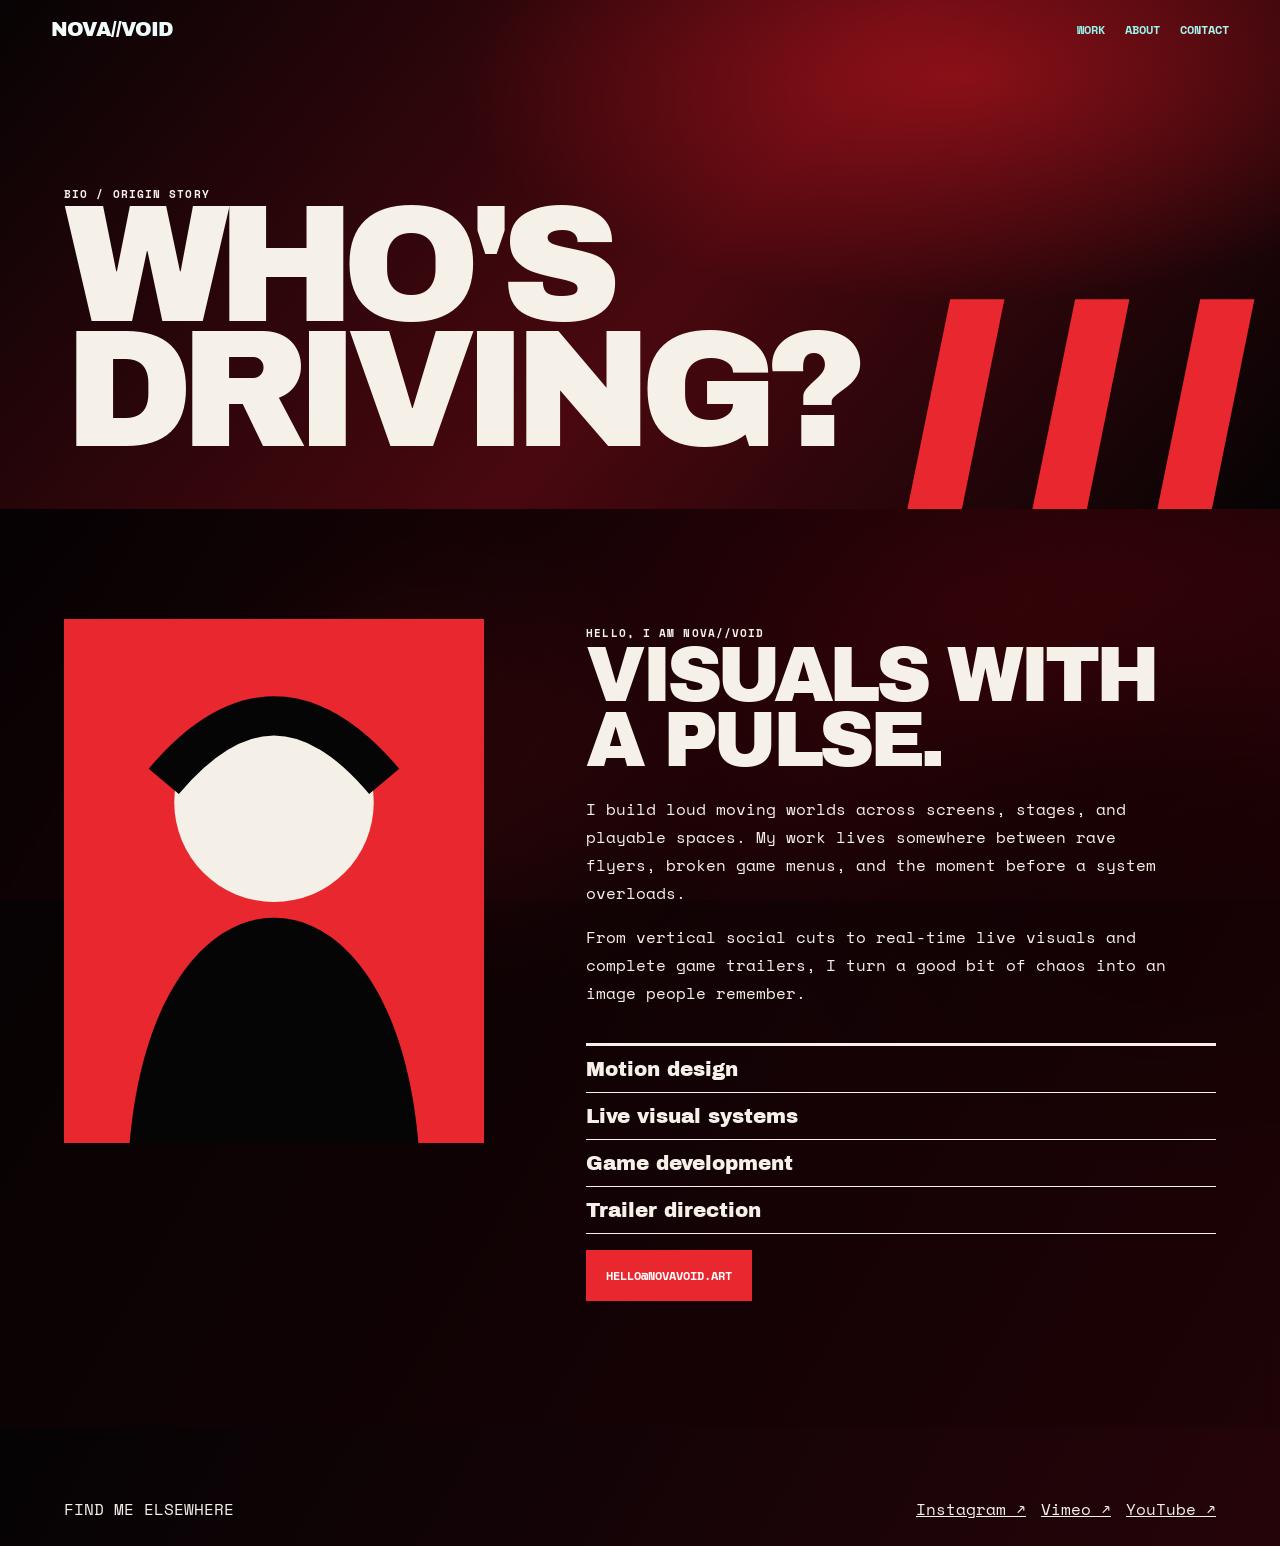
==== about.html @ b9b88804 "1st" ====
<!doctype html><html lang="en"><head><meta charset="utf-8"><meta name="viewport" content="width=device-width,initial-scale=1"><meta name="description" content="About NOVA//VOID."><title>About — NOVA//VOID</title><link rel="stylesheet" href="styles.css"><link rel="stylesheet" href="effects.css"></head><body>
<header class="site-header"><a class="brand" href="index.html" data-artist>NOVA//VOID</a><nav class="nav"><a href="work.html">Work</a><a href="about.html">About</a><a href="index.html#contact">Contact</a></nav></header><main><section class="page-hero"><span class="eyebrow">Bio / origin story</span><h1>WHO'S<br>DRIVING?</h1></section><section class="section"><div class="about"><img class="portrait" src="assets/portrait.svg" alt="Illustrated placeholder portrait of NOVA//VOID"><div><span class="eyebrow">Hello, I am <span data-artist>NOVA//VOID</span></span><h2>VISUALS WITH A PULSE.</h2><p>I build loud moving worlds across screens, stages, and playable spaces. My work lives somewhere between rave flyers, broken game menus, and the moment before a system overloads.</p><p>From vertical social cuts to real-time live visuals and complete game trailers, I turn a good bit of chaos into an image people remember.</p><ul class="discipline-list"><li>Motion design</li><li>Live visual systems</li><li>Game development</li><li>Trailer direction</li></ul><p><a class="button" data-email href="mailto:hello@novavoid.art">Start a conversation</a></p></div></div></section></main><footer class="footer"><div class="footer-grid"><span>FIND ME ELSEWHERE</span><div class="footer-links" data-socials></div></div></footer><script src="content/content-data.js"></script><script src="app.js"></script></body></html>
---- styles.css ----
@import url('https://fonts.googleapis.com/css2?family=Archivo+Black&family=Space+Mono:wght@400;700&display=swap');
:root{--ink:#080808;--paper:#f5f1e9;--red:#e8272e;--blue:#175bd8;--yellow:#f4d21f;--display:'Archivo Black',Impact,sans-serif;--mono:'Space Mono',monospace}*{box-sizing:border-box}html{scroll-behavior:smooth}body{margin:0;background:var(--paper);color:var(--ink);font-family:var(--mono);overflow-x:hidden}body:before{content:'';position:fixed;inset:0;pointer-events:none;opacity:.09;z-index:20;background-image:radial-gradient(#000 .65px,transparent .65px);background-size:4px 4px}.site-header{position:fixed;z-index:10;top:0;width:100%;display:flex;justify-content:space-between;align-items:center;padding:18px 4vw;color:white;mix-blend-mode:difference}.brand{font:20px var(--display);color:white;text-decoration:none;letter-spacing:-1px}.nav{display:flex;gap:20px}.nav a,.text-link{color:inherit;font-weight:bold;text-decoration:none;text-transform:uppercase;font-size:12px}.nav a:hover,.text-link:hover{color:var(--red)}.hero{height:100svh;min-height:620px;padding:11vh 5vw 4vh;position:relative;background:var(--ink);color:var(--paper);overflow:hidden;display:flex;flex-direction:column;justify-content:flex-end}.hero:after{content:'VOID';font:clamp(11rem,31vw,34rem)/.75 var(--display);color:var(--red);position:absolute;top:11%;left:-2vw;letter-spacing:-.1em;transform:rotate(-5deg);z-index:0}.hero:before{content:'';position:absolute;width:75vmax;height:75vmax;border-radius:50%;background:var(--blue);right:-25vmax;top:-35vmax;mix-blend-mode:screen}.eyebrow{font-size:11px;font-weight:bold;text-transform:uppercase;letter-spacing:.1em;position:relative;z-index:1}.hero h1{margin:13px 0 20px;max-width:1000px;font:clamp(3.2rem,8.2vw,9rem)/.83 var(--display);letter-spacing:-.075em;position:relative;z-index:1}.hero h1 i{color:var(--red);font-style:normal}.hero-copy{max-width:520px;position:relative;z-index:1;font-size:clamp(.8rem,1.3vw,1rem);line-height:1.65}.hero-actions{display:flex;gap:18px;margin-top:25px;position:relative;z-index:1}.button{display:inline-block;background:var(--red);color:#fff;padding:13px 18px;text-decoration:none;font-size:12px;font-weight:bold;text-transform:uppercase;border:2px solid var(--red);transition:transform .18s,background .18s}.button:hover{transform:translate(-4px,-4px);box-shadow:5px 5px 0 white}.button.alt{background:transparent;border-color:white}.ticker{position:absolute;bottom:0;left:0;width:110%;background:var(--yellow);color:#000;transform:rotate(-2deg) translateY(40%);padding:10px 0;white-space:nowrap;font:20px var(--display);z-index:2}.section{padding:110px 5vw}.section-red{background:var(--red);color:white}.section-title{font:clamp(2.8rem,6vw,6rem)/.85 var(--display);letter-spacing:-.06em;max-width:700px;margin:0 0 46px}.project-grid{display:grid;grid-template-columns:repeat(12,1fr);gap:18px;align-items:start}.project-card{grid-column:span 4;position:relative;cursor:pointer;animation:in .45s both}.project-card:nth-child(4n+2){margin-top:55px}.project-card:nth-child(4n+3){grid-column:span 5}.project-card:nth-child(4n+4){grid-column:span 3;margin-top:90px}.project-image{width:100%;display:block;aspect-ratio:4/3;object-fit:cover;background:#222;transition:transform .35s,filter .35s}.ratio-portrait .project-image{aspect-ratio:2/3}.ratio-tall .project-image{aspect-ratio:2/3}.ratio-wide .project-image,.ratio-landscape .project-image{aspect-ratio:16/9}.ratio-square .project-image{aspect-ratio:1}.project-card:hover .project-image{transform:rotate(-2deg) scale(1.035);filter:contrast(1.2)}.project-meta{padding:10px 0;display:flex;justify-content:space-between;gap:8px;font-size:10px;font-weight:bold;text-transform:uppercase}.project-meta strong{font-size:13px}.project-card:hover .project-meta strong{color:var(--red)}.project-play{position:absolute;left:12px;top:12px;background:var(--red);color:white;padding:7px 9px;font-size:11px;font-weight:bold}.all-link{display:block;width:max-content;margin:48px 0 0;font:clamp(2rem,4vw,4rem) var(--display);color:inherit;text-decoration:none}.all-link:hover{color:var(--blue);transform:skew(-8deg)}.footer{background:var(--ink);color:var(--paper);padding:70px 5vw 25px}.footer h2{margin:0 0 25px;font:clamp(3rem,8vw,8rem)/.83 var(--display);letter-spacing:-.07em}.footer-grid{display:flex;justify-content:space-between;align-items:end;gap:30px;flex-wrap:wrap}.footer-links{display:flex;flex-wrap:wrap;gap:15px}.footer a{color:inherit}.page-hero{min-height:46svh;background:var(--ink);color:var(--paper);padding:180px 5vw 55px;position:relative;overflow:hidden}.page-hero:after{content:'///';position:absolute;right:2vw;bottom:-10vw;color:var(--red);font:35vw var(--display);line-height:.7}.page-hero h1{margin:0;font:clamp(4rem,13vw,12rem)/.75 var(--display);letter-spacing:-.08em;position:relative;z-index:1}.page-hero p{max-width:570px;line-height:1.7;position:relative;z-index:1}.filters{padding:30px 5vw 10px;display:flex;gap:8px;flex-wrap:wrap}.filter{font:12px var(--mono);font-weight:bold;text-transform:uppercase;background:transparent;border:2px solid var(--ink);padding:9px 13px;cursor:pointer}.filter:hover,.filter.active{background:var(--ink);color:white}.work-grid{padding-top:20px}.modal{position:fixed;inset:0;z-index:30;background:rgba(0,0,0,.91);display:none;overflow:auto;padding:5vh 5vw}.modal.open{display:block}.modal-inner{max-width:1100px;margin:auto;color:var(--paper);position:relative;display:grid;grid-template-columns:minmax(0,1.4fr) minmax(240px,.6fr);gap:30px;align-items:center;min-height:90vh}.modal-image{max-width:100%;max-height:78vh;width:auto;margin:auto;display:block}.modal-close{position:fixed;top:25px;right:4vw;background:var(--red);color:white;border:0;width:44px;height:44px;font:bold 25px Arial;cursor:pointer}.modal h2{font:clamp(2rem,4vw,4rem)/.85 var(--display);letter-spacing:-.05em;margin:0 0 18px}.modal p{line-height:1.7;font-size:13px}.tags{display:flex;gap:7px;flex-wrap:wrap}.tag{background:var(--yellow);color:#000;padding:5px 8px;text-transform:uppercase;font-size:10px;font-weight:bold}.about{display:grid;grid-template-columns:minmax(230px,.8fr) 1.2fr;gap:clamp(30px,8vw,120px);align-items:start}.portrait{width:100%;background:var(--red)}.about h2{font:clamp(2.5rem,6vw,6rem)/.85 var(--display);letter-spacing:-.06em;margin:0 0 22px}.about p{max-width:600px;line-height:1.75}.discipline-list{list-style:none;padding:0;margin:36px 0 0;border-top:3px solid}.discipline-list li{padding:12px 0;border-bottom:1px solid;font:20px var(--display)}@keyframes in{from{opacity:0;transform:translateY(20px)}to{opacity:1;transform:none}}@media(max-width:700px){.site-header{padding:15px 5vw}.nav{gap:11px}.section{padding:70px 5vw}.project-grid{gap:13px}.project-card,.project-card:nth-child(4n+3){grid-column:span 6;margin-top:0}.project-card:nth-child(4n+2){margin-top:28px}.project-card:nth-child(4n+4){grid-column:span 6;margin-top:20px}.modal-inner{grid-template-columns:1fr;padding-top:50px}.modal-image{max-height:50vh}.about{grid-template-columns:1fr}.portrait{max-width:350px}.page-hero{padding-top:145px}.hero h1{font-size:clamp(3.1rem,15vw,6rem)}}
---- effects.css ----
/* Black ink + translucent red paint. Loaded after styles.css as the art-direction layer. */
body{color:var(--paper);background:#080304;background-image:radial-gradient(ellipse at 8% 18%,rgba(207,19,30,.46),transparent 32%),radial-gradient(ellipse at 82% 74%,rgba(115,4,15,.7),transparent 38%),linear-gradient(130deg,#030203 5%,#210407 45%,#050303 82%);background-attachment:fixed}body:before{background-image:radial-gradient(#fff .55px,transparent .7px);opacity:.12}body:after{content:'';position:fixed;inset:-30%;pointer-events:none;z-index:-1;opacity:.8;background:radial-gradient(circle at 28% 30%,rgba(255,32,44,.26) 0 2%,transparent 8%),radial-gradient(ellipse at 77% 21%,rgba(118,0,12,.52) 0 5%,transparent 16%),radial-gradient(ellipse at 42% 70%,rgba(226,20,31,.24) 0 4%,transparent 14%),radial-gradient(ellipse at 75% 76%,rgba(0,0,0,.9) 0 7%,transparent 19%);filter:blur(24px);animation:ink-drift 18s ease-in-out infinite alternate}.hero{padding-bottom:6vh;background:radial-gradient(ellipse at 76% 25%,rgba(232,39,46,.6),transparent 34%),linear-gradient(125deg,#080304 10%,#35070c 57%,#060304 100%)}.hero:after{color:rgba(232,39,46,.88);transform:translate3d(calc(var(--px,0) * -1px),calc(var(--py,0) * -1px),0) rotate(-5deg);text-shadow:18px 18px 0 rgba(0,0,0,.38)}.hero:before{border-radius:45% 55% 60% 40%;background:radial-gradient(circle at 40% 40%,rgba(255,59,67,.35),rgba(58,0,6,.05) 48%,transparent 69%);filter:blur(8px);animation:blob 11s ease-in-out infinite alternate}.hero h1{transform:translate3d(calc(var(--px,0) * .35px),calc(var(--py,0) * .35px),0)}.hero h1 i{text-shadow:4px 4px 0 #000}.button.alt{background:rgba(0,0,0,.32)}.ticker{bottom:19px;left:-3%;width:106%;overflow:hidden;background:var(--red);color:var(--paper);transform:rotate(-2deg);padding:0;box-shadow:0 0 0 3px var(--paper);display:flex}.ticker:before{content:'01 / ON AIR';flex:0 0 auto;position:relative;z-index:1;background:#080304;padding:8px 12px;font:clamp(10px,1vw,14px)/1 var(--mono);font-weight:bold;white-space:nowrap}.ticker span{display:block;flex:0 0 auto;white-space:nowrap;padding:8px 0;font:clamp(13px,1.65vw,25px)/1 var(--display);letter-spacing:-.03em;animation:ticker 16s linear infinite}.section:not(.section-red){background:linear-gradient(120deg,rgba(3,2,3,.72),rgba(82,5,13,.3))}.project-image{box-shadow:6px 7px 0 rgba(0,0,0,.65)}.page-hero{background:radial-gradient(ellipse at 75% 15%,rgba(212,24,34,.5),transparent 37%),linear-gradient(130deg,#070304,#49080f 54%,#060304)}.filters{background:rgba(0,0,0,.48)}.filter{color:var(--paper);border-color:var(--paper);background:rgba(0,0,0,.24)}.filter:hover,.filter.active{background:var(--red);border-color:var(--red)}.footer{background:linear-gradient(120deg,#050304,#250409)}.parallax-target{will-change:translate;transition:translate .12s linear}@keyframes ink-drift{from{transform:translate3d(-2%,1%,0) rotate(-3deg) scale(1)}to{transform:translate3d(3%,-2%,0) rotate(4deg) scale(1.12)}}@keyframes blob{from{transform:translate3d(0,0,0) scale(1) rotate(0)}to{transform:translate3d(-6%,8%,0) scale(1.13) rotate(24deg)}}@keyframes ticker{from{transform:translateX(0)}to{transform:translateX(-100%)}}@media(prefers-reduced-motion:reduce){*,*:before,*:after{animation-duration:.01ms!important;animation-iteration-count:1!important;scroll-behavior:auto!important}}@media(max-width:700px){.ticker{bottom:14px}.ticker:before{padding:7px 8px;font-size:9px}.ticker span{font-size:13px;padding:7px 0}.hero:after{transform:rotate(-5deg)}.hero h1{transform:none}}
body:after{animation:none;transform:translate3d(var(--ink-x,0px),var(--ink-y,0px),0) rotate(3deg) scale(1.08)}.mouse-ink{position:fixed;z-index:-1;left:0;top:0;width:74vmax;height:74vmax;pointer-events:none;opacity:.78;mix-blend-mode:screen;background:radial-gradient(ellipse at 38% 45%,rgba(250,32,42,.36),rgba(159,7,18,.17) 27%,transparent 67%);filter:blur(34px);will-change:transform;transform:translate3d(-37vmax,-37vmax,0);transition:transform .28s cubic-bezier(.2,.75,.25,1)}
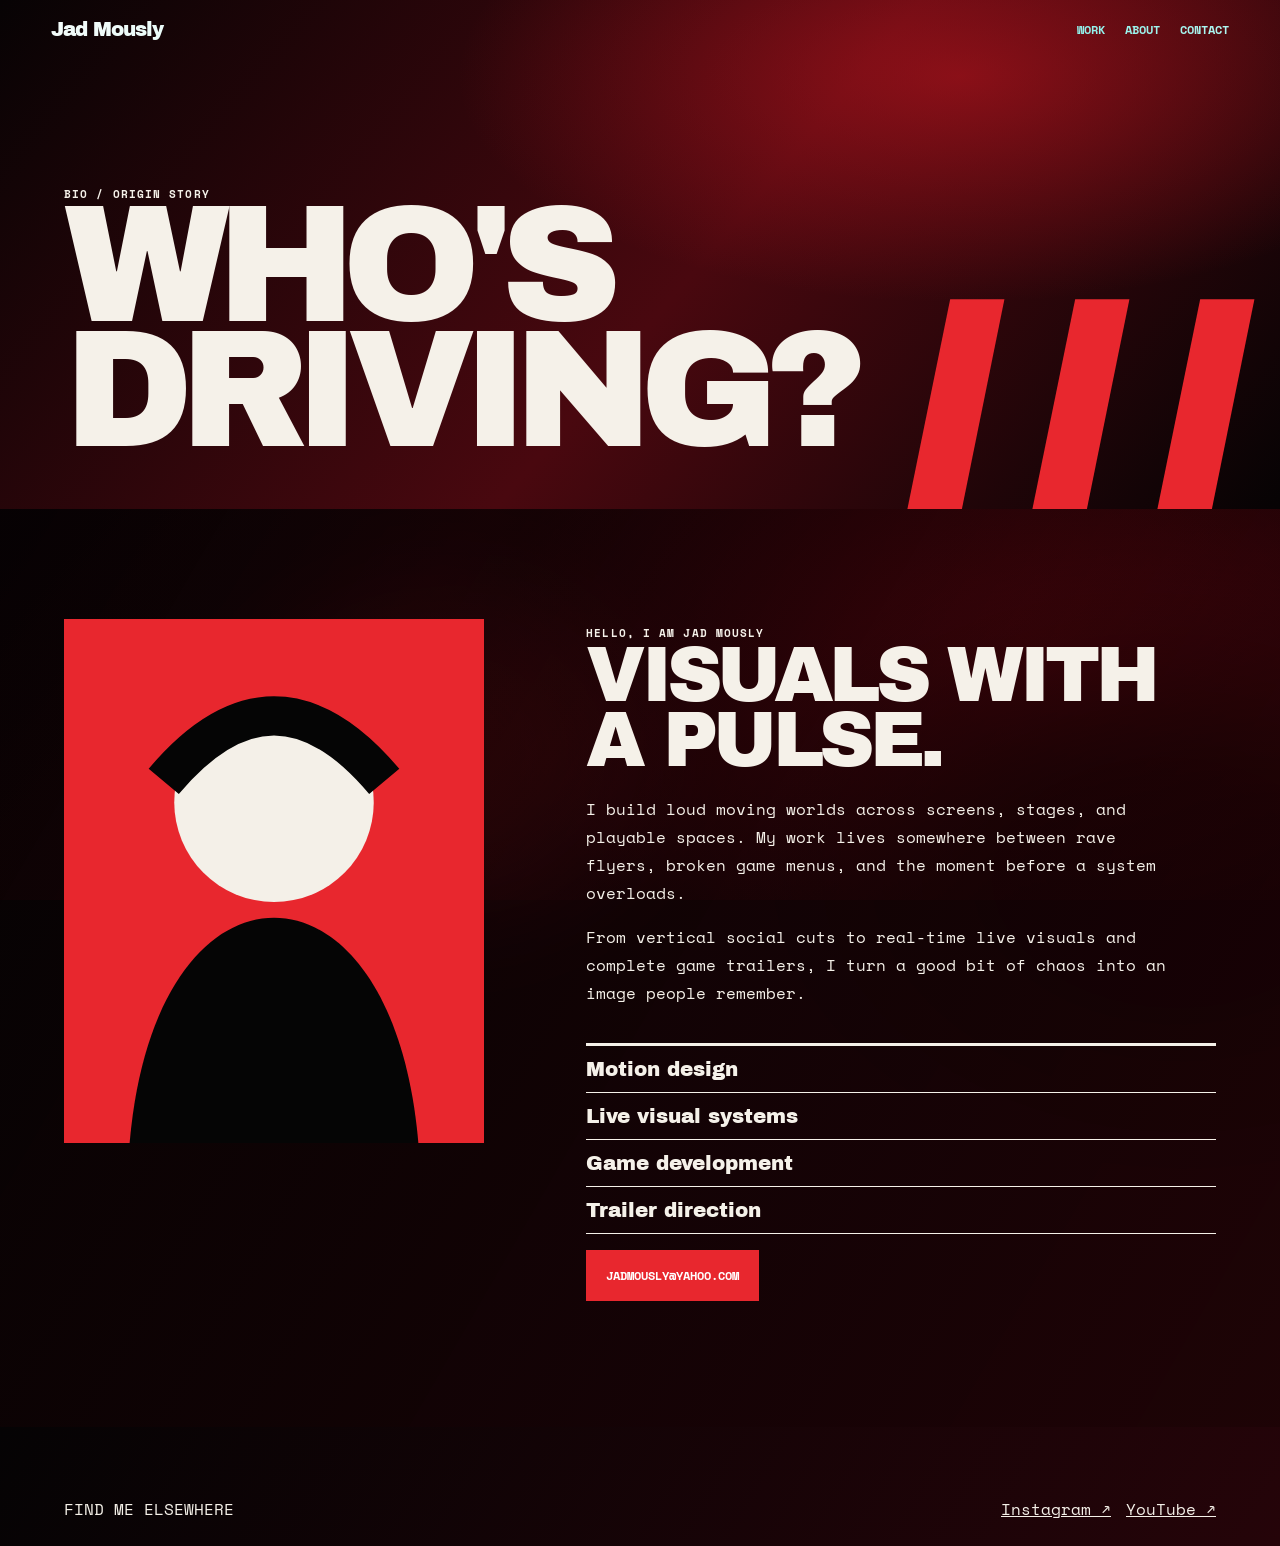
==== commit da44e95a: "CHANGES" ====
--- a/about.html
+++ b/about.html
@@ -1,2 +1,2 @@
-<!doctype html><html lang="en"><head><meta charset="utf-8"><meta name="viewport" content="width=device-width,initial-scale=1"><meta name="description" content="About NOVA//VOID."><title>About — NOVA//VOID</title><link rel="stylesheet" href="styles.css"><link rel="stylesheet" href="effects.css"></head><body>
+<!doctype html><html lang="en"><head><meta charset="utf-8"><meta name="viewport" content="width=device-width,initial-scale=1"><meta name="description" content="About NOVA//VOID."><title>About — NOVA//VOID</title><link rel="stylesheet" href="styles.css"><link rel="stylesheet" href="effects.css"><link rel="stylesheet" href="portfolio-fixes.css"></head><body>
 <header class="site-header"><a class="brand" href="index.html" data-artist>NOVA//VOID</a><nav class="nav"><a href="work.html">Work</a><a href="about.html">About</a><a href="index.html#contact">Contact</a></nav></header><main><section class="page-hero"><span class="eyebrow">Bio / origin story</span><h1>WHO'S<br>DRIVING?</h1></section><section class="section"><div class="about"><img class="portrait" src="assets/portrait.svg" alt="Illustrated placeholder portrait of NOVA//VOID"><div><span class="eyebrow">Hello, I am <span data-artist>NOVA//VOID</span></span><h2>VISUALS WITH A PULSE.</h2><p>I build loud moving worlds across screens, stages, and playable spaces. My work lives somewhere between rave flyers, broken game menus, and the moment before a system overloads.</p><p>From vertical social cuts to real-time live visuals and complete game trailers, I turn a good bit of chaos into an image people remember.</p><ul class="discipline-list"><li>Motion design</li><li>Live visual systems</li><li>Game development</li><li>Trailer direction</li></ul><p><a class="button" data-email href="mailto:hello@novavoid.art">Start a conversation</a></p></div></div></section></main><footer class="footer"><div class="footer-grid"><span>FIND ME ELSEWHERE</span><div class="footer-links" data-socials></div></div></footer><script src="content/content-data.js"></script><script src="app.js"></script></body></html>
--- a/portfolio-fixes.css
+++ b/portfolio-fixes.css
@@ -0,0 +1,19 @@
+/* Cards copy the media's own shape (Auto) or the resolution picked in the editor, with a slim caption strip flush underneath. */
+.project-media{position:relative;overflow:hidden;background:#090707;box-shadow:6px 7px 0 rgba(0,0,0,.65)}
+.project-card .project-image{display:block;width:100%;height:auto;aspect-ratio:auto;object-fit:cover;background:transparent;box-shadow:none;transition:transform .35s,filter .35s}
+.project-card .project-image.yt{aspect-ratio:16/9}
+.project-card .project-image.yt-bars{object-fit:cover}
+.project-card[data-frame] .project-image,.project-card[data-frame] .project-empty{aspect-ratio:var(--frame-ratio)}
+.project-card:hover .project-image{transform:scale(1.04);filter:contrast(1.15)}
+.project-meta{margin:0;padding:8px 10px;background:rgba(0,0,0,.62);align-items:baseline}
+.project-meta span{opacity:.75}
+.project-empty{width:100%;aspect-ratio:16/9;background:linear-gradient(135deg,#25040a,#070304 60%);display:flex;flex-direction:column;justify-content:end;padding:18px;color:#fff;box-sizing:border-box}
+.project-empty[hidden]{display:none}
+.project-empty span{font-size:10px;letter-spacing:.14em}
+.project-empty b{font:clamp(1rem,2vw,2rem) var(--display);line-height:.9;margin-top:8px}
+.modal-video{aspect-ratio:16/9;border:0;width:100%;height:auto}
+.modal-media{width:100%}
+.modal-file{width:100%;height:auto;max-height:78vh;object-fit:contain;background:#000}
+.audio-note{font-size:11px;color:#f4d21f;margin:10px 0 0}
+.filter-divider{align-self:center;font-size:10px;text-transform:uppercase;font-weight:bold;letter-spacing:.1em;opacity:.7;margin-left:10px}
+.collection-tag{background:var(--red);color:#fff}
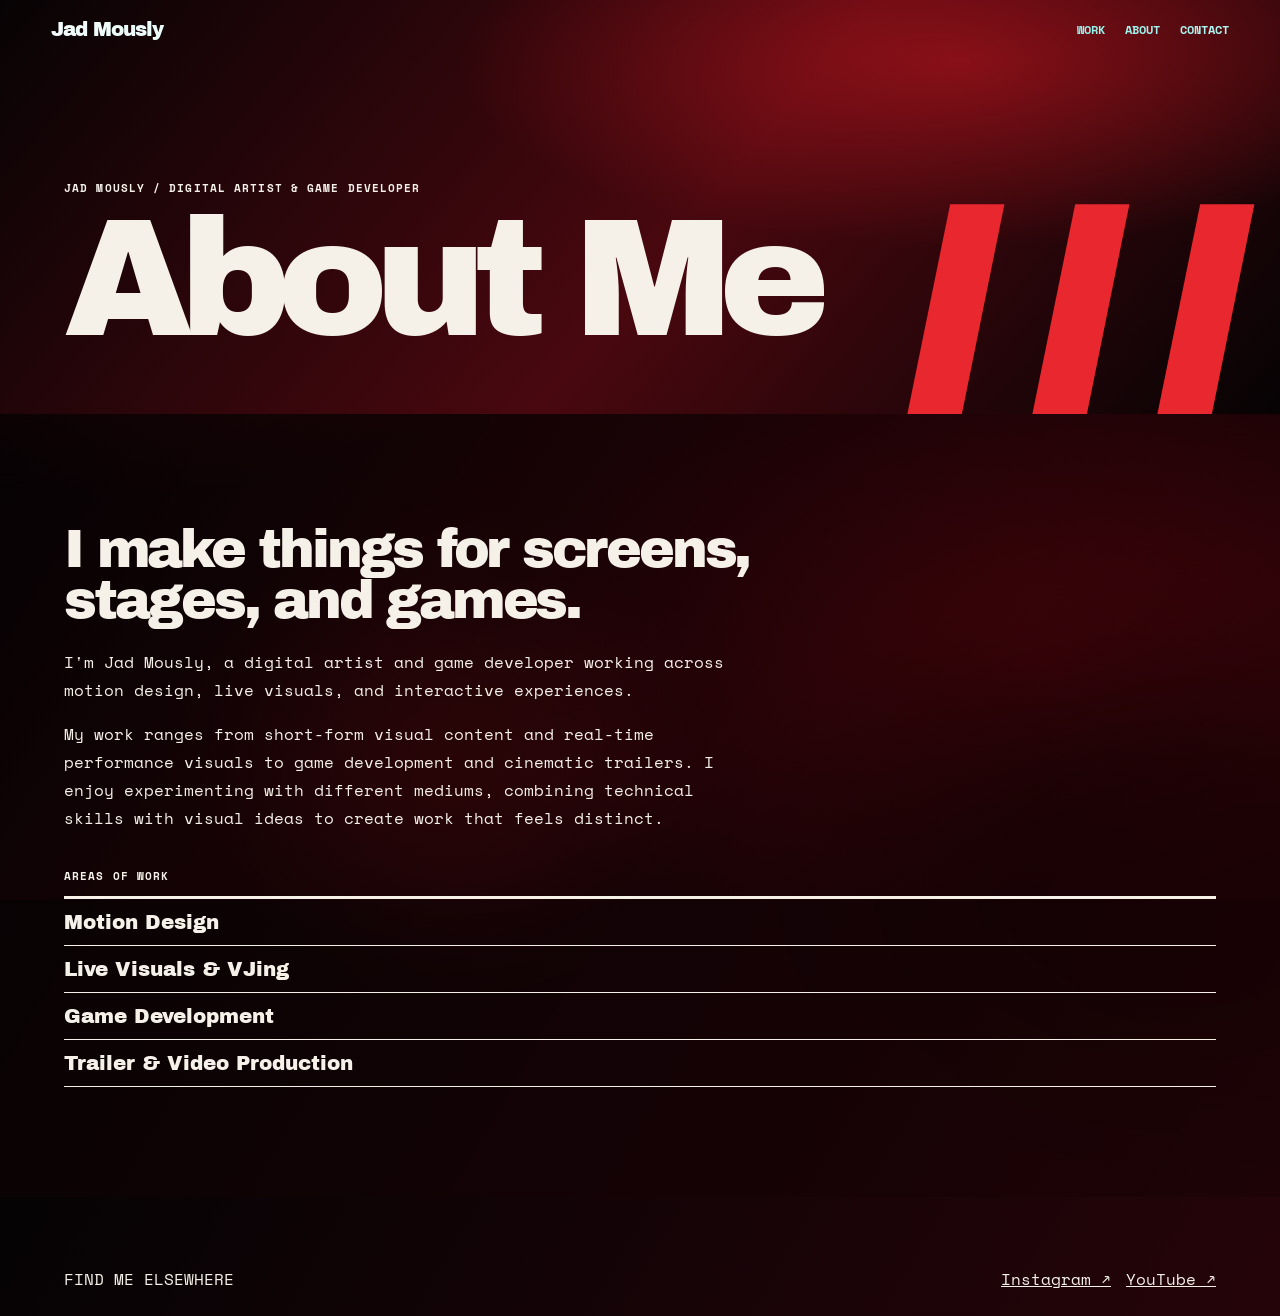
==== commit ba0f0730: "new changes" ====
--- a/about.html
+++ b/about.html
@@ -1,2 +1,2 @@
-<!doctype html><html lang="en"><head><meta charset="utf-8"><meta name="viewport" content="width=device-width,initial-scale=1"><meta name="description" content="About NOVA//VOID."><title>About — NOVA//VOID</title><link rel="stylesheet" href="styles.css"><link rel="stylesheet" href="effects.css"><link rel="stylesheet" href="portfolio-fixes.css"></head><body>
-<header class="site-header"><a class="brand" href="index.html" data-artist>NOVA//VOID</a><nav class="nav"><a href="work.html">Work</a><a href="about.html">About</a><a href="index.html#contact">Contact</a></nav></header><main><section class="page-hero"><span class="eyebrow">Bio / origin story</span><h1>WHO'S<br>DRIVING?</h1></section><section class="section"><div class="about"><img class="portrait" src="assets/portrait.svg" alt="Illustrated placeholder portrait of NOVA//VOID"><div><span class="eyebrow">Hello, I am <span data-artist>NOVA//VOID</span></span><h2>VISUALS WITH A PULSE.</h2><p>I build loud moving worlds across screens, stages, and playable spaces. My work lives somewhere between rave flyers, broken game menus, and the moment before a system overloads.</p><p>From vertical social cuts to real-time live visuals and complete game trailers, I turn a good bit of chaos into an image people remember.</p><ul class="discipline-list"><li>Motion design</li><li>Live visual systems</li><li>Game development</li><li>Trailer direction</li></ul><p><a class="button" data-email href="mailto:hello@novavoid.art">Start a conversation</a></p></div></div></section></main><footer class="footer"><div class="footer-grid"><span>FIND ME ELSEWHERE</span><div class="footer-links" data-socials></div></div></footer><script src="content/content-data.js"></script><script src="app.js"></script></body></html>
+<!doctype html><html lang="en"><head><meta charset="utf-8"><meta name="viewport" content="width=device-width,initial-scale=1"><meta name="description" content="About Jad Mously, a digital artist and game developer working across motion design, live visuals, and interactive experiences."><title>About — Jad Mously</title><link rel="stylesheet" href="styles.css?v=6"><link rel="stylesheet" href="effects.css?v=6"><link rel="stylesheet" href="portfolio-fixes.css?v=6"></head><body>
+<header class="site-header"><a class="brand" href="index.html" data-artist>Jad Mously</a><nav class="nav"><a href="work.html">Work</a><a href="about.html">About</a><a href="index.html#contact">Contact</a></nav></header><main><section class="page-hero"><span class="eyebrow">Jad Mously / Digital Artist &amp; Game Developer</span><h1>About Me</h1></section><section class="section"><div class="about about-solo"><div><h2>I make things for screens, stages, and games.</h2><p>I'm Jad Mously, a digital artist and game developer working across motion design, live visuals, and interactive experiences.</p><p>My work ranges from short-form visual content and real-time performance visuals to game development and cinematic trailers. I enjoy experimenting with different mediums, combining technical skills with visual ideas to create work that feels distinct.</p><span class="eyebrow areas-title">Areas of Work</span><ul class="discipline-list"><li>Motion Design</li><li>Live Visuals &amp; VJing</li><li>Game Development</li><li>Trailer &amp; Video Production</li></ul></div></div></section></main><footer class="footer"><div class="footer-grid"><span>FIND ME ELSEWHERE</span><div class="footer-links" data-socials></div></div></footer><script>document.write('<script src="content/content-data.js?t='+Date.now()+'"><\/script>')</script><script src="app.js?v=6"></script></body></html>
--- a/styles.css
+++ b/styles.css
@@ -1,2 +1,2 @@
 @import url('https://fonts.googleapis.com/css2?family=Archivo+Black&family=Space+Mono:wght@400;700&display=swap');
-:root{--ink:#080808;--paper:#f5f1e9;--red:#e8272e;--blue:#175bd8;--yellow:#f4d21f;--display:'Archivo Black',Impact,sans-serif;--mono:'Space Mono',monospace}*{box-sizing:border-box}html{scroll-behavior:smooth}body{margin:0;background:var(--paper);color:var(--ink);font-family:var(--mono);overflow-x:hidden}body:before{content:'';position:fixed;inset:0;pointer-events:none;opacity:.09;z-index:20;background-image:radial-gradient(#000 .65px,transparent .65px);background-size:4px 4px}.site-header{position:fixed;z-index:10;top:0;width:100%;display:flex;justify-content:space-between;align-items:center;padding:18px 4vw;color:white;mix-blend-mode:difference}.brand{font:20px var(--display);color:white;text-decoration:none;letter-spacing:-1px}.nav{display:flex;gap:20px}.nav a,.text-link{color:inherit;font-weight:bold;text-decoration:none;text-transform:uppercase;font-size:12px}.nav a:hover,.text-link:hover{color:var(--red)}.hero{height:100svh;min-height:620px;padding:11vh 5vw 4vh;position:relative;background:var(--ink);color:var(--paper);overflow:hidden;display:flex;flex-direction:column;justify-content:flex-end}.hero:after{content:'VOID';font:clamp(11rem,31vw,34rem)/.75 var(--display);color:var(--red);position:absolute;top:11%;left:-2vw;letter-spacing:-.1em;transform:rotate(-5deg);z-index:0}.hero:before{content:'';position:absolute;width:75vmax;height:75vmax;border-radius:50%;background:var(--blue);right:-25vmax;top:-35vmax;mix-blend-mode:screen}.eyebrow{font-size:11px;font-weight:bold;text-transform:uppercase;letter-spacing:.1em;position:relative;z-index:1}.hero h1{margin:13px 0 20px;max-width:1000px;font:clamp(3.2rem,8.2vw,9rem)/.83 var(--display);letter-spacing:-.075em;position:relative;z-index:1}.hero h1 i{color:var(--red);font-style:normal}.hero-copy{max-width:520px;position:relative;z-index:1;font-size:clamp(.8rem,1.3vw,1rem);line-height:1.65}.hero-actions{display:flex;gap:18px;margin-top:25px;position:relative;z-index:1}.button{display:inline-block;background:var(--red);color:#fff;padding:13px 18px;text-decoration:none;font-size:12px;font-weight:bold;text-transform:uppercase;border:2px solid var(--red);transition:transform .18s,background .18s}.button:hover{transform:translate(-4px,-4px);box-shadow:5px 5px 0 white}.button.alt{background:transparent;border-color:white}.ticker{position:absolute;bottom:0;left:0;width:110%;background:var(--yellow);color:#000;transform:rotate(-2deg) translateY(40%);padding:10px 0;white-space:nowrap;font:20px var(--display);z-index:2}.section{padding:110px 5vw}.section-red{background:var(--red);color:white}.section-title{font:clamp(2.8rem,6vw,6rem)/.85 var(--display);letter-spacing:-.06em;max-width:700px;margin:0 0 46px}.project-grid{display:grid;grid-template-columns:repeat(12,1fr);gap:18px;align-items:start}.project-card{grid-column:span 4;position:relative;cursor:pointer;animation:in .45s both}.project-card:nth-child(4n+2){margin-top:55px}.project-card:nth-child(4n+3){grid-column:span 5}.project-card:nth-child(4n+4){grid-column:span 3;margin-top:90px}.project-image{width:100%;display:block;aspect-ratio:4/3;object-fit:cover;background:#222;transition:transform .35s,filter .35s}.ratio-portrait .project-image{aspect-ratio:2/3}.ratio-tall .project-image{aspect-ratio:2/3}.ratio-wide .project-image,.ratio-landscape .project-image{aspect-ratio:16/9}.ratio-square .project-image{aspect-ratio:1}.project-card:hover .project-image{transform:rotate(-2deg) scale(1.035);filter:contrast(1.2)}.project-meta{padding:10px 0;display:flex;justify-content:space-between;gap:8px;font-size:10px;font-weight:bold;text-transform:uppercase}.project-meta strong{font-size:13px}.project-card:hover .project-meta strong{color:var(--red)}.project-play{position:absolute;left:12px;top:12px;background:var(--red);color:white;padding:7px 9px;font-size:11px;font-weight:bold}.all-link{display:block;width:max-content;margin:48px 0 0;font:clamp(2rem,4vw,4rem) var(--display);color:inherit;text-decoration:none}.all-link:hover{color:var(--blue);transform:skew(-8deg)}.footer{background:var(--ink);color:var(--paper);padding:70px 5vw 25px}.footer h2{margin:0 0 25px;font:clamp(3rem,8vw,8rem)/.83 var(--display);letter-spacing:-.07em}.footer-grid{display:flex;justify-content:space-between;align-items:end;gap:30px;flex-wrap:wrap}.footer-links{display:flex;flex-wrap:wrap;gap:15px}.footer a{color:inherit}.page-hero{min-height:46svh;background:var(--ink);color:var(--paper);padding:180px 5vw 55px;position:relative;overflow:hidden}.page-hero:after{content:'///';position:absolute;right:2vw;bottom:-10vw;color:var(--red);font:35vw var(--display);line-height:.7}.page-hero h1{margin:0;font:clamp(4rem,13vw,12rem)/.75 var(--display);letter-spacing:-.08em;position:relative;z-index:1}.page-hero p{max-width:570px;line-height:1.7;position:relative;z-index:1}.filters{padding:30px 5vw 10px;display:flex;gap:8px;flex-wrap:wrap}.filter{font:12px var(--mono);font-weight:bold;text-transform:uppercase;background:transparent;border:2px solid var(--ink);padding:9px 13px;cursor:pointer}.filter:hover,.filter.active{background:var(--ink);color:white}.work-grid{padding-top:20px}.modal{position:fixed;inset:0;z-index:30;background:rgba(0,0,0,.91);display:none;overflow:auto;padding:5vh 5vw}.modal.open{display:block}.modal-inner{max-width:1100px;margin:auto;color:var(--paper);position:relative;display:grid;grid-template-columns:minmax(0,1.4fr) minmax(240px,.6fr);gap:30px;align-items:center;min-height:90vh}.modal-image{max-width:100%;max-height:78vh;width:auto;margin:auto;display:block}.modal-close{position:fixed;top:25px;right:4vw;background:var(--red);color:white;border:0;width:44px;height:44px;font:bold 25px Arial;cursor:pointer}.modal h2{font:clamp(2rem,4vw,4rem)/.85 var(--display);letter-spacing:-.05em;margin:0 0 18px}.modal p{line-height:1.7;font-size:13px}.tags{display:flex;gap:7px;flex-wrap:wrap}.tag{background:var(--yellow);color:#000;padding:5px 8px;text-transform:uppercase;font-size:10px;font-weight:bold}.about{display:grid;grid-template-columns:minmax(230px,.8fr) 1.2fr;gap:clamp(30px,8vw,120px);align-items:start}.portrait{width:100%;background:var(--red)}.about h2{font:clamp(2.5rem,6vw,6rem)/.85 var(--display);letter-spacing:-.06em;margin:0 0 22px}.about p{max-width:600px;line-height:1.75}.discipline-list{list-style:none;padding:0;margin:36px 0 0;border-top:3px solid}.discipline-list li{padding:12px 0;border-bottom:1px solid;font:20px var(--display)}@keyframes in{from{opacity:0;transform:translateY(20px)}to{opacity:1;transform:none}}@media(max-width:700px){.site-header{padding:15px 5vw}.nav{gap:11px}.section{padding:70px 5vw}.project-grid{gap:13px}.project-card,.project-card:nth-child(4n+3){grid-column:span 6;margin-top:0}.project-card:nth-child(4n+2){margin-top:28px}.project-card:nth-child(4n+4){grid-column:span 6;margin-top:20px}.modal-inner{grid-template-columns:1fr;padding-top:50px}.modal-image{max-height:50vh}.about{grid-template-columns:1fr}.portrait{max-width:350px}.page-hero{padding-top:145px}.hero h1{font-size:clamp(3.1rem,15vw,6rem)}}
+:root{--ink:#080808;--paper:#f5f1e9;--red:#e8272e;--blue:#175bd8;--yellow:#f4d21f;--display:'Archivo Black',Impact,sans-serif;--mono:'Space Mono',monospace}*{box-sizing:border-box}html{scroll-behavior:smooth}body{margin:0;background:var(--paper);color:var(--ink);font-family:var(--mono);overflow-x:hidden}body:before{content:'';position:fixed;inset:0;pointer-events:none;opacity:.09;z-index:20;background-image:radial-gradient(#000 .65px,transparent .65px);background-size:4px 4px}.site-header{position:fixed;z-index:10;top:0;width:100%;display:flex;justify-content:space-between;align-items:center;padding:18px 4vw;color:white;mix-blend-mode:difference}.brand{font:20px var(--display);color:white;text-decoration:none;letter-spacing:-1px}.nav{display:flex;gap:20px}.nav a,.text-link{color:inherit;font-weight:bold;text-decoration:none;text-transform:uppercase;font-size:12px}.nav a:hover,.text-link:hover{color:var(--red)}.hero{height:100svh;min-height:620px;padding:11vh 5vw 4vh;position:relative;background:var(--ink);color:var(--paper);overflow:hidden;display:flex;flex-direction:column;justify-content:flex-end}.hero:after{content:none;font:clamp(11rem,31vw,34rem)/.75 var(--display);color:var(--red);position:absolute;top:11%;left:-2vw;letter-spacing:-.1em;transform:rotate(-5deg);z-index:0}.hero:before{content:'';position:absolute;width:75vmax;height:75vmax;border-radius:50%;background:var(--blue);right:-25vmax;top:-35vmax;mix-blend-mode:screen}.eyebrow{font-size:11px;font-weight:bold;text-transform:uppercase;letter-spacing:.1em;position:relative;z-index:1}.hero h1{margin:13px 0 20px;max-width:1000px;font:clamp(3.2rem,8.2vw,9rem)/.83 var(--display);letter-spacing:-.075em;position:relative;z-index:1}.hero h1 i{color:var(--red);font-style:normal}.hero-copy{max-width:520px;position:relative;z-index:1;font-size:clamp(.8rem,1.3vw,1rem);line-height:1.65}.hero-actions{display:flex;gap:18px;margin-top:25px;position:relative;z-index:1}.button{display:inline-block;background:var(--red);color:#fff;padding:13px 18px;text-decoration:none;font-size:12px;font-weight:bold;text-transform:uppercase;border:2px solid var(--red);transition:transform .18s,background .18s}.button:hover{transform:translate(-4px,-4px);box-shadow:5px 5px 0 white}.button.alt{background:transparent;border-color:white}.ticker{position:absolute;bottom:0;left:0;width:110%;background:var(--yellow);color:#000;transform:rotate(-2deg) translateY(40%);padding:10px 0;white-space:nowrap;font:20px var(--display);z-index:2}.section{padding:110px 5vw}.section-red{background:var(--red);color:white}.section-title{font:clamp(2.8rem,6vw,6rem)/.85 var(--display);letter-spacing:-.06em;max-width:700px;margin:0 0 46px}.project-grid{display:grid;grid-template-columns:repeat(12,1fr);gap:18px;align-items:start}.project-card{grid-column:span 4;position:relative;cursor:pointer;animation:in .45s both}.project-card:nth-child(4n+2){margin-top:55px}.project-card:nth-child(4n+3){grid-column:span 5}.project-card:nth-child(4n+4){grid-column:span 3;margin-top:90px}.project-image{width:100%;display:block;aspect-ratio:4/3;object-fit:cover;background:#222;transition:transform .35s,filter .35s}.ratio-portrait .project-image{aspect-ratio:2/3}.ratio-tall .project-image{aspect-ratio:2/3}.ratio-wide .project-image,.ratio-landscape .project-image{aspect-ratio:16/9}.ratio-square .project-image{aspect-ratio:1}.project-card:hover .project-image{transform:rotate(-2deg) scale(1.035);filter:contrast(1.2)}.project-meta{padding:10px 0;display:flex;justify-content:space-between;gap:8px;font-size:10px;font-weight:bold;text-transform:uppercase}.project-meta strong{font-size:13px}.project-card:hover .project-meta strong{color:var(--red)}.project-play{position:absolute;left:12px;top:12px;background:var(--red);color:white;padding:7px 9px;font-size:11px;font-weight:bold}.all-link{display:block;width:max-content;margin:48px 0 0;font:clamp(2rem,4vw,4rem) var(--display);color:inherit;text-decoration:none}.all-link:hover{color:var(--blue);transform:skew(-8deg)}.footer{background:var(--ink);color:var(--paper);padding:70px 5vw 25px}.footer h2{margin:0 0 25px;font:clamp(3rem,8vw,8rem)/.83 var(--display);letter-spacing:-.07em}.footer-grid{display:flex;justify-content:space-between;align-items:end;gap:30px;flex-wrap:wrap}.footer-links{display:flex;flex-wrap:wrap;gap:15px}.footer a{color:inherit}.page-hero{min-height:46svh;background:var(--ink);color:var(--paper);padding:180px 5vw 55px;position:relative;overflow:hidden}.page-hero:after{content:'///';position:absolute;right:2vw;bottom:-10vw;color:var(--red);font:35vw var(--display);line-height:.7}.page-hero h1{margin:0;font:clamp(4rem,13vw,12rem)/.75 var(--display);letter-spacing:-.08em;position:relative;z-index:1}.page-hero p{max-width:570px;line-height:1.7;position:relative;z-index:1}.filters{padding:30px 5vw 10px;display:flex;gap:8px;flex-wrap:wrap}.filter{font:12px var(--mono);font-weight:bold;text-transform:uppercase;background:transparent;border:2px solid var(--ink);padding:9px 13px;cursor:pointer}.filter:hover,.filter.active{background:var(--ink);color:white}.work-grid{padding-top:20px}.modal{position:fixed;inset:0;z-index:30;background:rgba(0,0,0,.91);display:none;overflow:auto;padding:5vh 5vw}.modal.open{display:block}.modal-inner{max-width:1100px;margin:auto;color:var(--paper);position:relative;display:grid;grid-template-columns:minmax(0,1.4fr) minmax(240px,.6fr);gap:30px;align-items:center;min-height:90vh}.modal-image{max-width:100%;max-height:78vh;width:auto;margin:auto;display:block}.modal-close{position:fixed;top:25px;right:4vw;background:var(--red);color:white;border:0;width:44px;height:44px;font:bold 25px Arial;cursor:pointer}.modal h2{font:clamp(2rem,4vw,4rem)/.85 var(--display);letter-spacing:-.05em;margin:0 0 18px}.modal p{line-height:1.7;font-size:13px}.tags{display:flex;gap:7px;flex-wrap:wrap}.tag{background:var(--yellow);color:#000;padding:5px 8px;text-transform:uppercase;font-size:10px;font-weight:bold}.about{display:grid;grid-template-columns:minmax(230px,.8fr) 1.2fr;gap:clamp(30px,8vw,120px);align-items:start}.portrait{width:100%;background:var(--red)}.about h2{font:clamp(2.5rem,6vw,6rem)/.85 var(--display);letter-spacing:-.06em;margin:0 0 22px}.about p{max-width:600px;line-height:1.75}.discipline-list{list-style:none;padding:0;margin:36px 0 0;border-top:3px solid}.discipline-list li{padding:12px 0;border-bottom:1px solid;font:20px var(--display)}@keyframes in{from{opacity:0;transform:translateY(20px)}to{opacity:1;transform:none}}@media(max-width:700px){.site-header{padding:15px 5vw}.nav{gap:11px}.section{padding:70px 5vw}.project-grid{gap:13px}.project-card,.project-card:nth-child(4n+3){grid-column:span 6;margin-top:0}.project-card:nth-child(4n+2){margin-top:28px}.project-card:nth-child(4n+4){grid-column:span 6;margin-top:20px}.modal-inner{grid-template-columns:1fr;padding-top:50px}.modal-image{max-height:50vh}.about{grid-template-columns:1fr}.portrait{max-width:350px}.page-hero{padding-top:145px}.hero h1{font-size:clamp(3.1rem,15vw,6rem)}}
--- a/portfolio-fixes.css
+++ b/portfolio-fixes.css
@@ -1,19 +1,66 @@
 /* Cards copy the media's own shape (Auto) or the resolution picked in the editor, with a slim caption strip flush underneath. */
+/* Grid: left-aligned rows, every card sized from ONE base width x its own scale (set in the editor), so the same media always shows the same size. */
+.project-grid{display:flex;flex-wrap:wrap;gap:18px;align-items:flex-start;justify-content:flex-start}
+.project-card,.project-card:nth-child(n){grid-column:auto;margin-top:0;flex:0 0 auto;width:min(100%,calc(var(--card-base,360px) * var(--scale,1)))}
+.empty-note{width:100%;opacity:.7;font-size:12px;text-transform:uppercase;letter-spacing:.08em;padding:30px 0}
+@media(max-width:700px){.project-grid{gap:13px}.project-card,.project-card:nth-child(n){width:min(100%,calc((50% - 6.5px) * var(--scale,1)))}}
 .project-media{position:relative;overflow:hidden;background:#090707;box-shadow:6px 7px 0 rgba(0,0,0,.65)}
 .project-card .project-image{display:block;width:100%;height:auto;aspect-ratio:auto;object-fit:cover;background:transparent;box-shadow:none;transition:transform .35s,filter .35s}
 .project-card .project-image.yt{aspect-ratio:16/9}
-.project-card .project-image.yt-bars{object-fit:cover}
 .project-card[data-frame] .project-image,.project-card[data-frame] .project-empty{aspect-ratio:var(--frame-ratio)}
+.project-card[data-frame][data-fit=scale] .project-image{object-fit:contain;background:#090707}
+.project-card[data-frame][data-fit=fill] .project-image{object-fit:cover}
+.project-card[data-frame][data-fit=stretch] .project-image{object-fit:fill}
 .project-card:hover .project-image{transform:scale(1.04);filter:contrast(1.15)}
 .project-meta{margin:0;padding:8px 10px;background:rgba(0,0,0,.62);align-items:baseline}
 .project-meta span{opacity:.75}
+.project-count{position:absolute;right:10px;top:10px;z-index:2;background:rgba(0,0,0,.72);color:#fff;font-size:11px;font-weight:bold;padding:6px 8px}
 .project-empty{width:100%;aspect-ratio:16/9;background:linear-gradient(135deg,#25040a,#070304 60%);display:flex;flex-direction:column;justify-content:end;padding:18px;color:#fff;box-sizing:border-box}
 .project-empty[hidden]{display:none}
 .project-empty span{font-size:10px;letter-spacing:.14em}
 .project-empty b{font:clamp(1rem,2vw,2rem) var(--display);line-height:.9;margin-top:8px}
-.modal-video{aspect-ratio:16/9;border:0;width:100%;height:auto}
-.modal-media{width:100%}
-.modal-file{width:100%;height:auto;max-height:78vh;object-fit:contain;background:#000}
-.audio-note{font-size:11px;color:#f4d21f;margin:10px 0 0}
+
+/* Filters: collections as buttons, tags as a dropdown beside them */
 .filter-divider{align-self:center;font-size:10px;text-transform:uppercase;font-weight:bold;letter-spacing:.1em;opacity:.7;margin-left:10px}
 .collection-tag{background:var(--red);color:#fff}
+.filter-select{font:12px var(--mono);font-weight:bold;text-transform:uppercase;color:var(--paper);background:rgba(0,0,0,.24);border:2px solid var(--paper);padding:9px 13px;cursor:pointer;border-radius:0}
+.filter-select.active,.filter-select:hover{background:var(--red);border-color:var(--red)}
+.filter-select option{background:#120406;color:#f5f1e9}
+
+/* Modal: stage, carousel dots, prev/next arrows */
+.modal{padding:5vh max(76px,5vw)}
+.modal-media{min-width:0;width:100%;display:flex;flex-direction:column;align-items:center}
+.modal-stage{width:100%;display:flex;justify-content:center;background:transparent}
+.modal-stage.framed{background:#000;--fit:cover}
+.modal-stage.framed>img,.modal-stage.framed>video,.modal-stage.framed>iframe,.modal-stage.framed>.project-empty{width:100%;height:100%;max-width:none;max-height:none;object-fit:var(--fit);margin:0;aspect-ratio:auto}
+.modal-stage:not(.framed)>.modal-embed{width:100%;aspect-ratio:16/9;height:auto;border:0}
+.modal-embed{border:0}
+.modal-file{width:100%;height:auto;max-height:78vh;object-fit:contain;background:#000}
+.modal-stage.framed>.modal-file{max-height:none}
+.audio-note{font-size:11px;color:#f4d21f;margin:10px 0 0}
+.modal-dots{display:flex;gap:8px;align-items:center;justify-content:center;margin-top:14px;flex-wrap:wrap}
+.modal-dots button{width:12px;height:12px;border-radius:50%;border:2px solid #fff;background:transparent;padding:0;cursor:pointer}
+.modal-dots button.on{background:var(--red);border-color:var(--red)}
+.modal-dots span{font-size:11px;font-weight:bold;margin-left:8px;opacity:.85}
+.modal-nav{position:fixed;top:50%;transform:translateY(-50%);z-index:35;width:52px;height:76px;background:var(--red);color:#fff;border:0;font:bold 34px Arial;line-height:1;cursor:pointer;opacity:.92;padding:0 0 4px}
+.modal-nav:hover{opacity:1;filter:brightness(1.15)}
+.modal-nav.prev{left:12px}
+.modal-nav.next{right:12px}
+.modal-nav[hidden]{display:none}
+@media(max-width:700px){.modal{padding:5vh 5vw 96px}.modal-nav{top:auto;bottom:16px;transform:none;width:52px;height:52px;font-size:28px}.modal-nav.prev{left:calc(50% - 60px)}.modal-nav.next{right:calc(50% - 60px)}}
+
+/* Page copy: hero, section lead, contact, about */
+.hero:after{content:none!important}
+.hero-role{position:relative;z-index:1;margin:0 0 14px;font:bold clamp(.9rem,1.6vw,1.25rem) var(--mono);text-transform:uppercase;letter-spacing:.08em;color:var(--yellow)}
+.hero-tags{list-style:none;display:flex;flex-wrap:wrap;gap:10px;padding:0;margin:22px 0 0;position:relative;z-index:1}
+.hero-tags li{border:2px solid var(--paper);padding:7px 12px;font-size:11px;font-weight:bold;text-transform:uppercase;letter-spacing:.08em}
+.section-title{margin-bottom:16px}
+.section-lead{max-width:560px;line-height:1.7;margin:0 0 46px}
+.footer .contact-title{margin:0 0 16px;font:clamp(2.4rem,6vw,5.5rem)/.9 var(--display);letter-spacing:-.05em;max-width:900px}
+.contact-lead{max-width:520px;line-height:1.7;margin:0 0 28px}
+.about-solo{grid-template-columns:1fr}
+.about h2{font-size:clamp(2rem,4.2vw,3.8rem);line-height:.95;max-width:820px}
+.about p{max-width:680px}
+.areas-title{display:block;margin-top:36px}
+.areas-title+.discipline-list{margin-top:12px}
+.page-hero .eyebrow{display:block;margin-bottom:22px}
